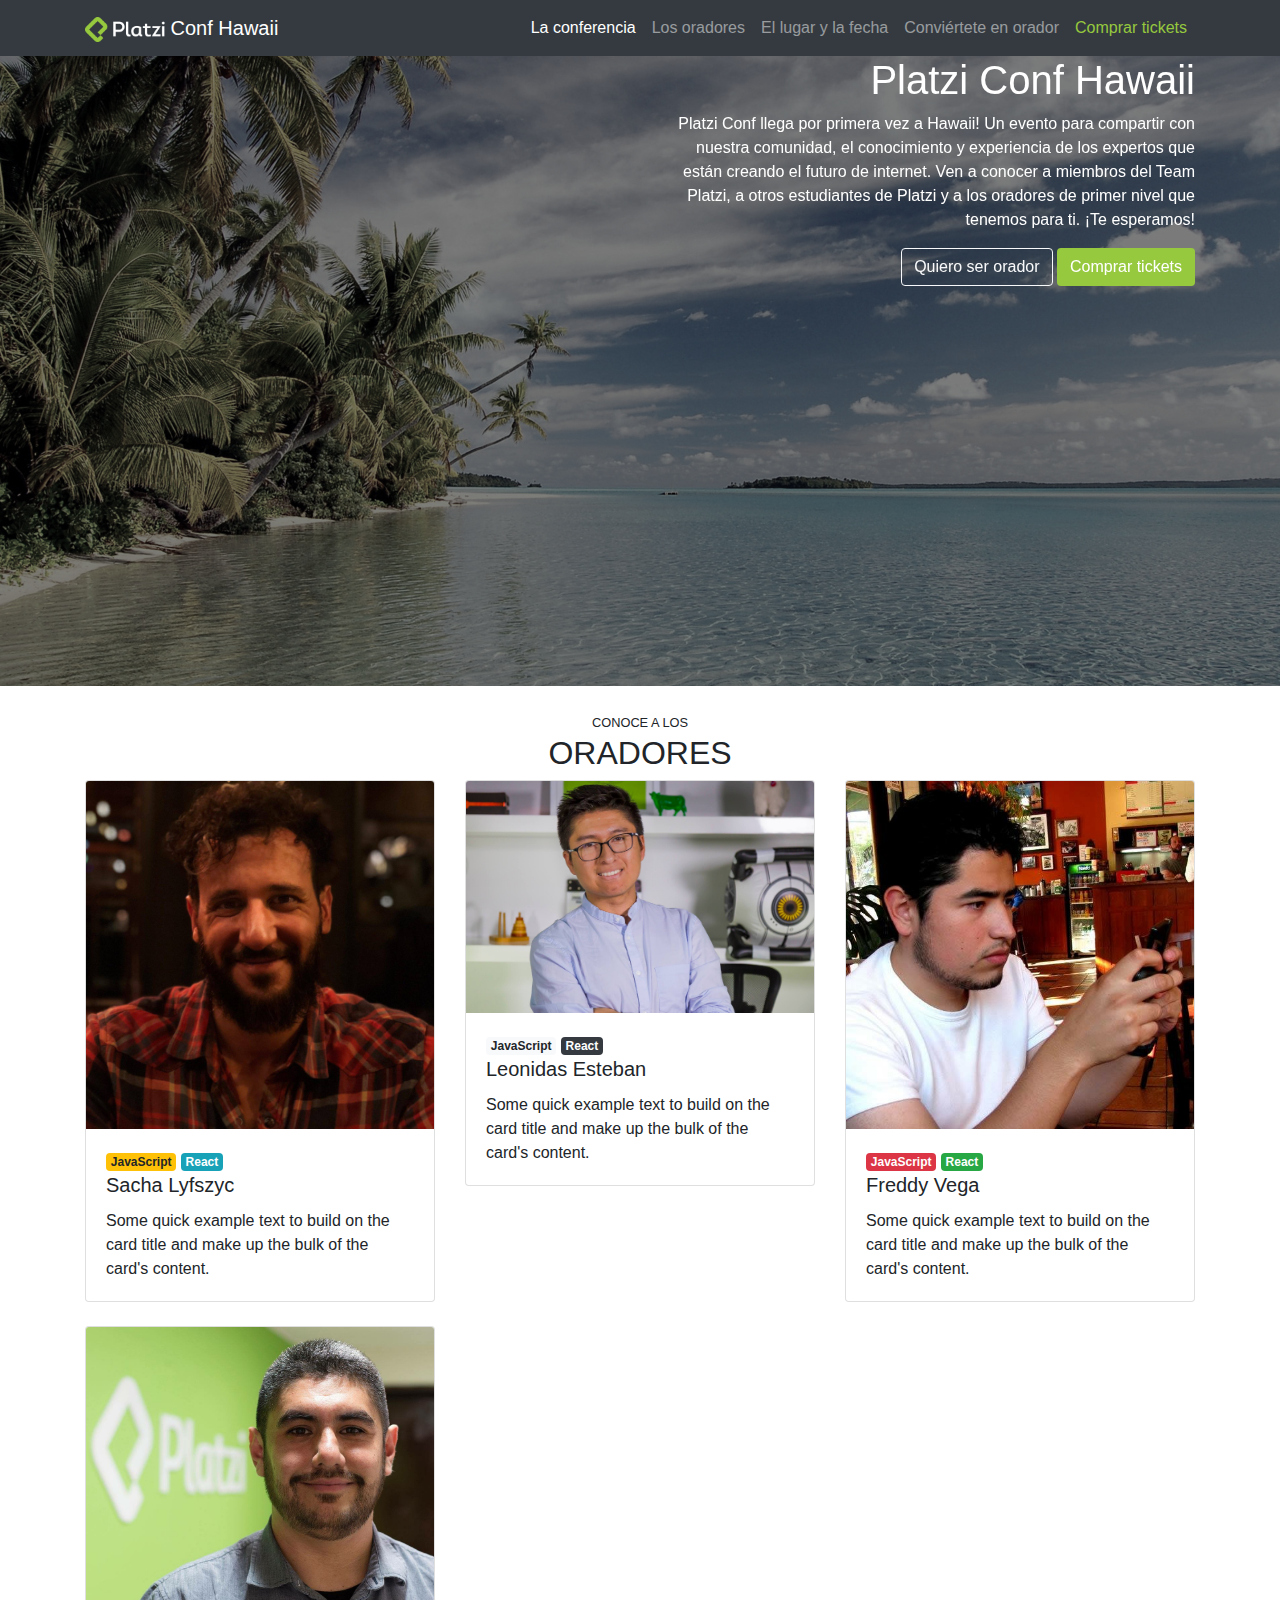
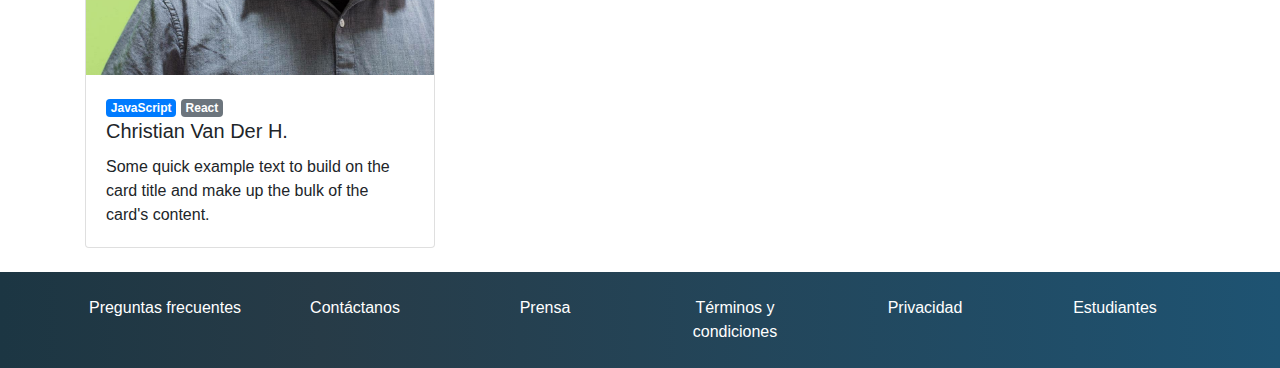
==== index.html @ 5e228693 "badges done" ====
<!doctype html>
<html lang="en">
  <head>
    <!-- Required meta tags -->
    <meta charset="utf-8">
    <meta name="viewport" content="width=device-width, initial-scale=1, shrink-to-fit=no">

    <!-- Bootstrap CSS -->
    <link rel="stylesheet" href="https://stackpath.bootstrapcdn.com/bootstrap/4.3.1/css/bootstrap.min.css" integrity="sha384-ggOyR0iXCbMQv3Xipma34MD+dH/1fQ784/j6cY/iJTQUOhcWr7x9JvoRxT2MZw1T" crossorigin="anonymous">
    <link rel="stylesheet" href="index.css">

    <title>Platzi Conf Hawaii</title>
  </head>
  <body>
    
    <!-- HEADER -->

    <nav id="header" class="navbar navbar-expand-lg navbar-dark bg-dark">
      <!-- En este caso el navbar-dark y bg dark cambian el color de nuestro navbar -->
      <div class="container">
        <a class="navbar-brand" href="#">
          <img src="images/platzi-logo.png" alt="Platzi logo">
          Conf Hawaii
        </a>
        <button class="navbar-toggler" type="button" data-toggle="collapse" data-target="#navbarSupportedContent" aria-controls="navbarSupportedContent" aria-expanded="false" aria-label="Toggle navigation">
          <span class="navbar-toggler-icon"></span>
        </button>
          <div class="collapse navbar-collapse" id="navbarSupportedContent">
            <ul class="navbar-nav ml-auto">
              <li class="nav-item active">
                <a class="nav-link" href="#">La conferencia</a>
              </li>
              <li class="nav-item">
                <a class="nav-link" href="#">Los oradores</a>
              </li>
              <li class="nav-item">
                <a class="nav-link" href="#">El lugar y la fecha</a>
              </li>
              <li class="nav-item">
                <a class="nav-link" href="#">Conviértete en orador</a>
              </li>
              <li class="nav-item">
                <a class="nav-link text-platzi" href="#">Comprar tickets</a>
              </li>
            </ul>
          </div>
      </div>
    </nav>

    <!-- HEADER ENDS -->

    <!-- MAIN -->
    <main id="main">
      <div id="carousel" class="carousel slide carousel-fade" data-ride="carousel" data-pause="false">
          <div class="carousel-inner">
            <div class="carousel-item active">
              <img src="images/hawaii.jpg" class="d-block w-100" alt="Hawaii 1">
            </div>
            <div class="carousel-item">
              <img src="images/hawaii2.jpg" class="d-block w-100" alt="Hawaii 2">
            </div>
            <div class="carousel-item">
              <img src="images/hawaii3.jpeg" class="d-block w-100" alt="Hawaii 3">
            </div>
            <div class="overlay">
              <div class="container">
                <div class="row alig-items-center">
                  <div class="col-md-6 offset-md-6 text-center text-md-right">
                    <!-- text-center = tamaño pequeño al centro y tamaño mediano texto a la derecha -->
                    <h1>Platzi Conf Hawaii</h1>
                    <p class="d-none d-md-block">
                      Platzi Conf llega por primera vez a Hawaii! Un evento para 
                      compartir con nuestra comunidad, el conocimiento y experiencia
                      de los expertos que están creando el futuro de internet.
                      Ven a conocer a miembros del Team Platzi, a otros 
                      estudiantes de Platzi y a los oradores de primer nivel 
                      que tenemos para ti. ¡Te esperamos! 
                    </p>
                    <a href="#" class="btn btn-outline-light">Quiero ser orador</a>
                    <button type="button" class="btn btn-platzi">Comprar tickets</button>
                  </div>
                </div>
              </div>
            </div>
          </div>
      </div>
    </main>
    <!-- MAIN ENDS -->

    <!-- SPEAKERS -->

    <section id="speakers" class="mt-4">
      <div class="container">
        <div class="row">
          <div class="col text-center text-uppercase">
            <small>Conoce a los</small>
            <h2>Oradores</h2>
          </div>
        </div>
        <div class="row">
          <div class="col-lg-4 col-md-6 mb-4">
              <div class="card">
                  <img src="speakers/sacha.jpg" class="card-img-top" alt="...">
                  <div class="card-body">
                    <div class="badges">
                     <span class="badge badge-warning">JavaScript</span>
                     <span class="badge badge-info">React</span>
                    </div>
                    <h5 class="card-title">Sacha Lyfszyc</h5>
                    <p class="card-text">Some quick example text to build on the card title and make up the bulk of the card's content.</p>
                  </div>
                </div>
          </div>
          <div class="col-lg-4 col-md-6 mb-4">
              <div class="card">
                  <img src="speakers/leonidas.jpeg" class="card-img-top" alt="...">
                  <div class="card-body">
                    <div class="badges">
                     <span class="badge badge-light">JavaScript</span>
                     <span class="badge badge-dark">React</span>
                    </div>
                    <h5 class="card-title">Leonidas Esteban</h5>
                    <p class="card-text">Some quick example text to build on the card title and make up the bulk of the card's content.</p>
                  </div>
                </div>
          </div>
          <div class="col-lg-4 col-md-6 mb-4">
              <div class="card">
                  <img src="speakers/freddy.jpeg" class="card-img-top" alt="...">
                  <div class="card-body">
                    <div class="badges">
                     <span class="badge badge-danger">JavaScript</span>
                     <span class="badge badge-success">React</span>
                    </div>
                    <h5 class="card-title">Freddy Vega</h5>
                    <p class="card-text">Some quick example text to build on the card title and make up the bulk of the card's content.</p>
                  </div>
                </div>
          </div>
          <div class="col-lg-4 col-md-6 mb-4">
              <div class="card">
                  <img src="speakers/cvander.jpeg" class="card-img-top" alt="...">
                  <div class="card-body">
                    <div class="badges">
                     <span class="badge badge-primary">JavaScript</span>
                     <span class="badge badge-secondary">React</span>
                    </div>
                    <h5 class="card-title">Christian Van Der H.</h5>
                    <p class="card-text">Some quick example text to build on the card title and make up the bulk of the card's content.</p>
                  </div>
                </div>
          </div>
        </div>
      </div>
    </section>

    <!-- SPEAKERS ENDS -->

    <!-- FOOTER -->

    <footer id="footer" class="pb-4 pt-4"> 
      <!-- pb = padding bottom pt = padding top -->
      <div class="container">
        <div class="row text-center"> <!-- propiedad text center para centrar texto dentro de la columna -->
          <div class="col-12 col-lg">
            <a href="#">Preguntas frecuentes</a>
          </div>
          <div class="col-12 col-lg">
            <a href="#">Contáctanos</a>
          </div>
          <div class="col-12 col-lg">
            <a href="#">Prensa</a>
          </div>
          <div class="col-12 col-lg">
            <a href="#">Términos y condiciones</a>
          </div>
          <div class="col-12 col-lg">
            <a href="#">Privacidad</a>
          </div>
          <div class="col-12 col-lg">
            <a href="#">Estudiantes</a>
          </div>
        </div>
      </div>
    </footer>

    <!-- FOOTER ENDS -->
    

    <!-- Optional JavaScript -->
    <!-- jQuery first, then Popper.js, then Bootstrap JS -->
    <script src="https://code.jquery.com/jquery-3.3.1.slim.min.js" integrity="sha384-q8i/X+965DzO0rT7abK41JStQIAqVgRVzpbzo5smXKp4YfRvH+8abtTE1Pi6jizo" crossorigin="anonymous"></script>
    <script src="https://cdnjs.cloudflare.com/ajax/libs/popper.js/1.14.7/umd/popper.min.js" integrity="sha384-UO2eT0CpHqdSJQ6hJty5KVphtPhzWj9WO1clHTMGa3JDZwrnQq4sF86dIHNDz0W1" crossorigin="anonymous"></script>
    <script src="https://stackpath.bootstrapcdn.com/bootstrap/4.3.1/js/bootstrap.min.js" integrity="sha384-JjSmVgyd0p3pXB1rRibZUAYoIIy6OrQ6VrjIEaFf/nJGzIxFDsf4x0xIM+B07jRM" crossorigin="anonymous"></script>
  </body>
</html>
---- index.css ----
.text-platzi {
  color: #97c93e !important;
}

.btn-platzi {
  background-color: #97c93e;
  color: white !important;
}

/* efecto hover en el botón */

.btn-platzi:hover {
  background-color: #82ad36;
}

#header img {
  width: 80px;
}

#main .carousel-inner img {
  max-height: 70vh;
  object-fit: cover;
  filter: grayscale(70%);
}

#carousel {
  position: relative;
}

#carousel .overlay {
  z-index: 1;
  position: absolute;
  top: 0;
  bottom: 0;
  left: 0;
  right: 0;
  background-color: rgba(0, 0, 0, 0.5);
  color: white;
}

#carousel .overlay .container,
#carousel .overlay .row {
  height: 100%;
}

#footer {
  background: linear-gradient(90deg, #1c3643, #273b47 25%, #1e5372);
}

#footer a {
  color: white;
}
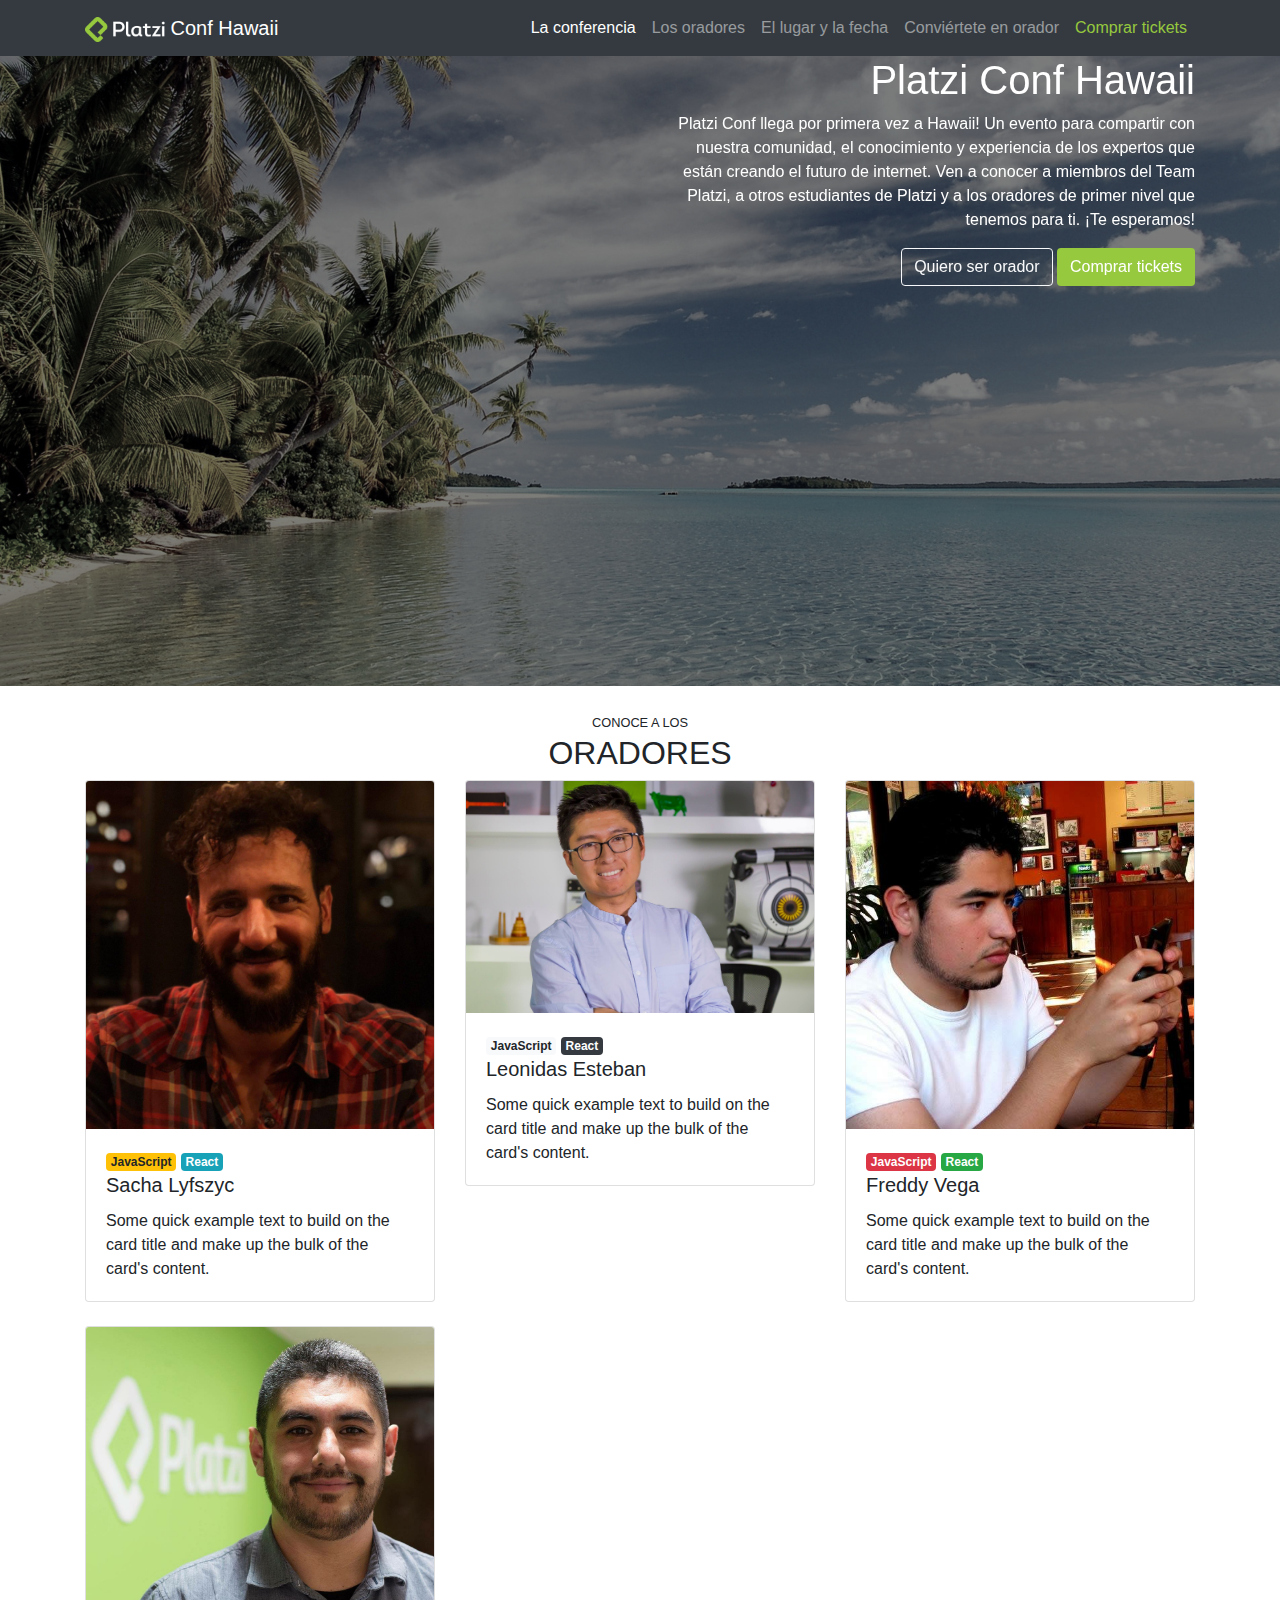
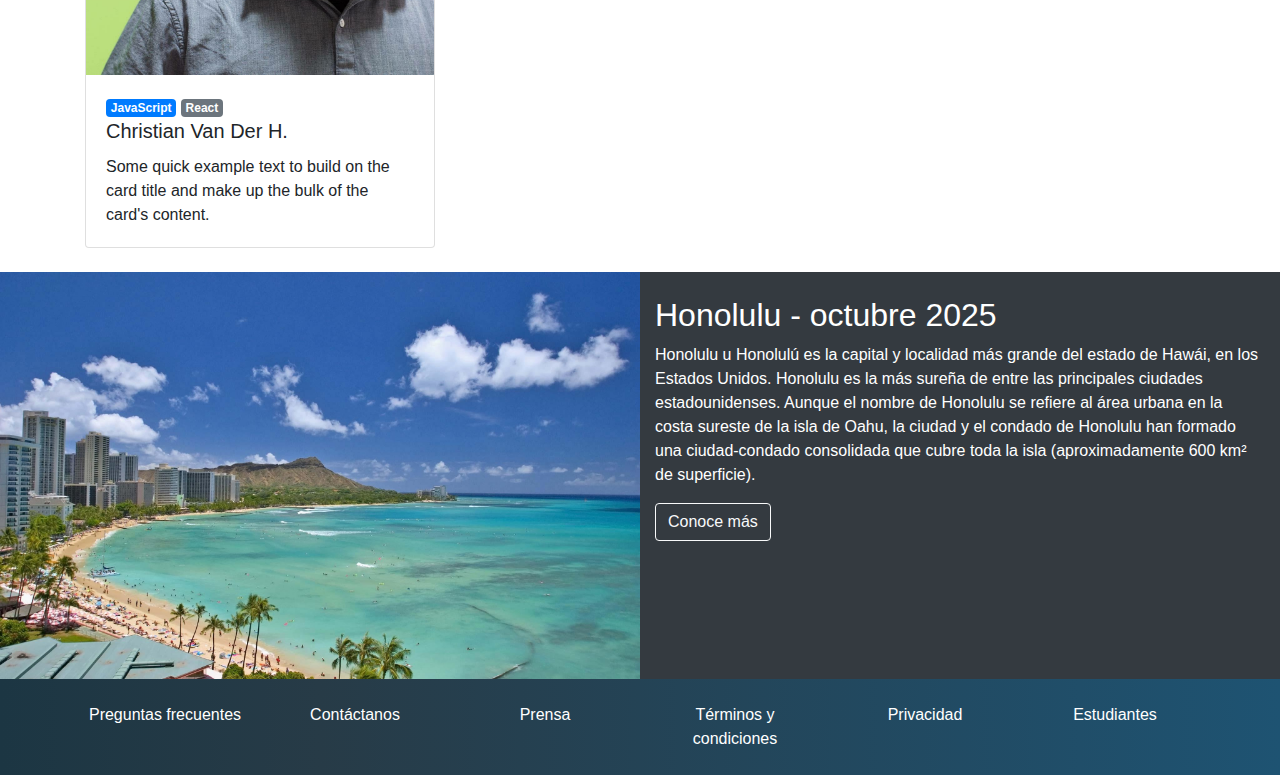
==== commit b4e72f63: "container fluid done" ====
--- a/index.html
+++ b/index.html
@@ -156,6 +156,28 @@
 
     <!-- SPEAKERS ENDS -->
 
+    <!-- LUGAR Y FECHA -->
+
+    <section id="place-time">
+      <div class="container-fluid">
+        <div class="row">
+          <!-- pt pb pl pr = padding left y padding right padding top padding bottom -->
+          <div class="col-12 col-lg-6 pl-0 pr-0">
+            <img src="images/honolulu.jpg" alt="Honolulu  ">
+          </div>
+          <div class="col-12 col-lg-6 pt-2 pb-4 pt-4">
+            <h2>Honolulu - octubre 2025</h2>
+            <p>Honolulu u Honolulú es la capital y localidad más grande del estado de Hawái, en los Estados Unidos. Honolulu es la más sureña de entre las principales ciudades estadounidenses. Aunque el nombre de Honolulu se refiere al área urbana en la costa sureste de la isla de Oahu, la ciudad y el condado de Honolulu han formado una ciudad-condado consolidada que cubre toda la isla (aproximadamente 600 km² de superficie).</p>
+            <a class="btn btn-outline-light" href="https://es.wikipedia.org/wiki/Honolulu">Conoce más</a>
+          </div>
+        </div>
+      </div>
+
+    </section>
+
+    <!-- LUGAR Y FECHA ENDS -->
+
+
     <!-- FOOTER -->
 
     <footer id="footer" class="pb-4 pt-4"> 
--- a/index.css
+++ b/index.css
@@ -43,6 +43,16 @@
   height: 100%;
 }
 
+
+#place-time {
+  background-color: #343a40;
+  color: white;
+}
+
+#place-time img {
+  max-width: 100%;
+}
+
 #footer {
   background: linear-gradient(90deg, #1c3643, #273b47 25%, #1e5372);
 }
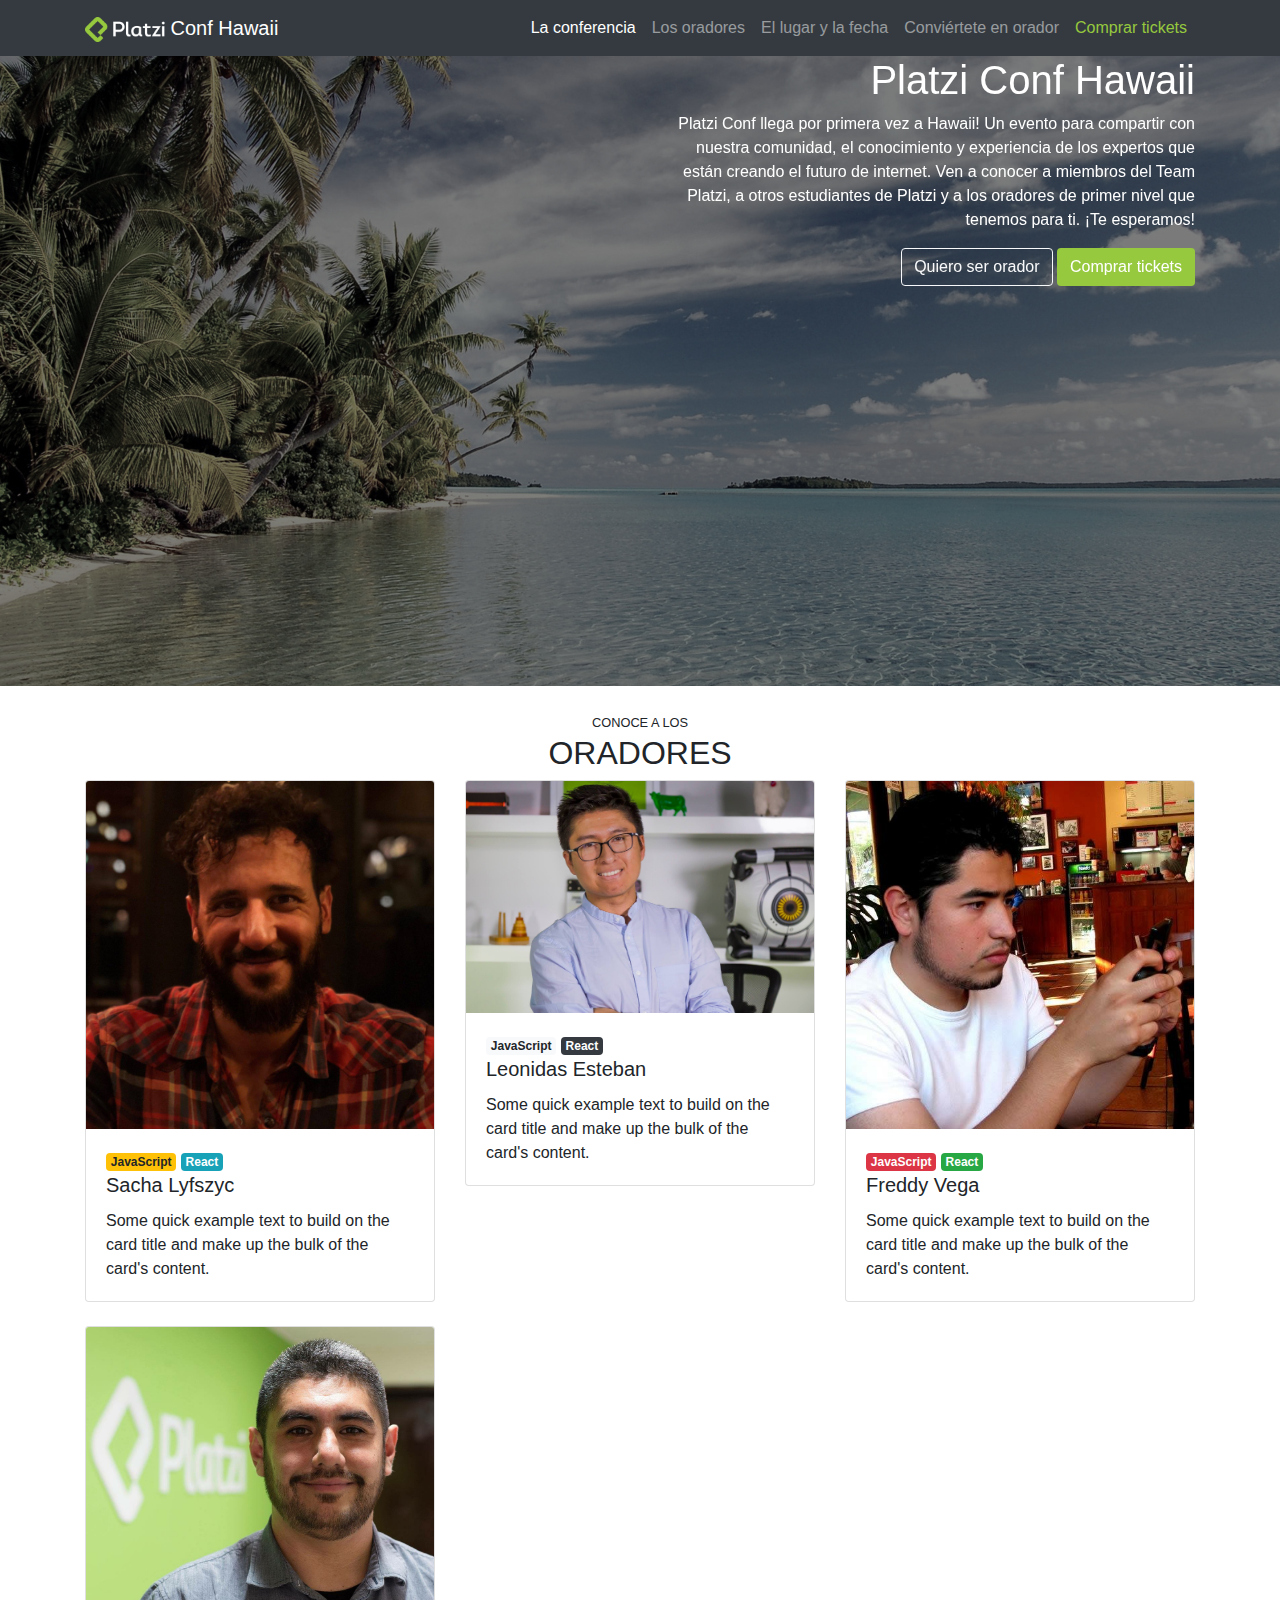
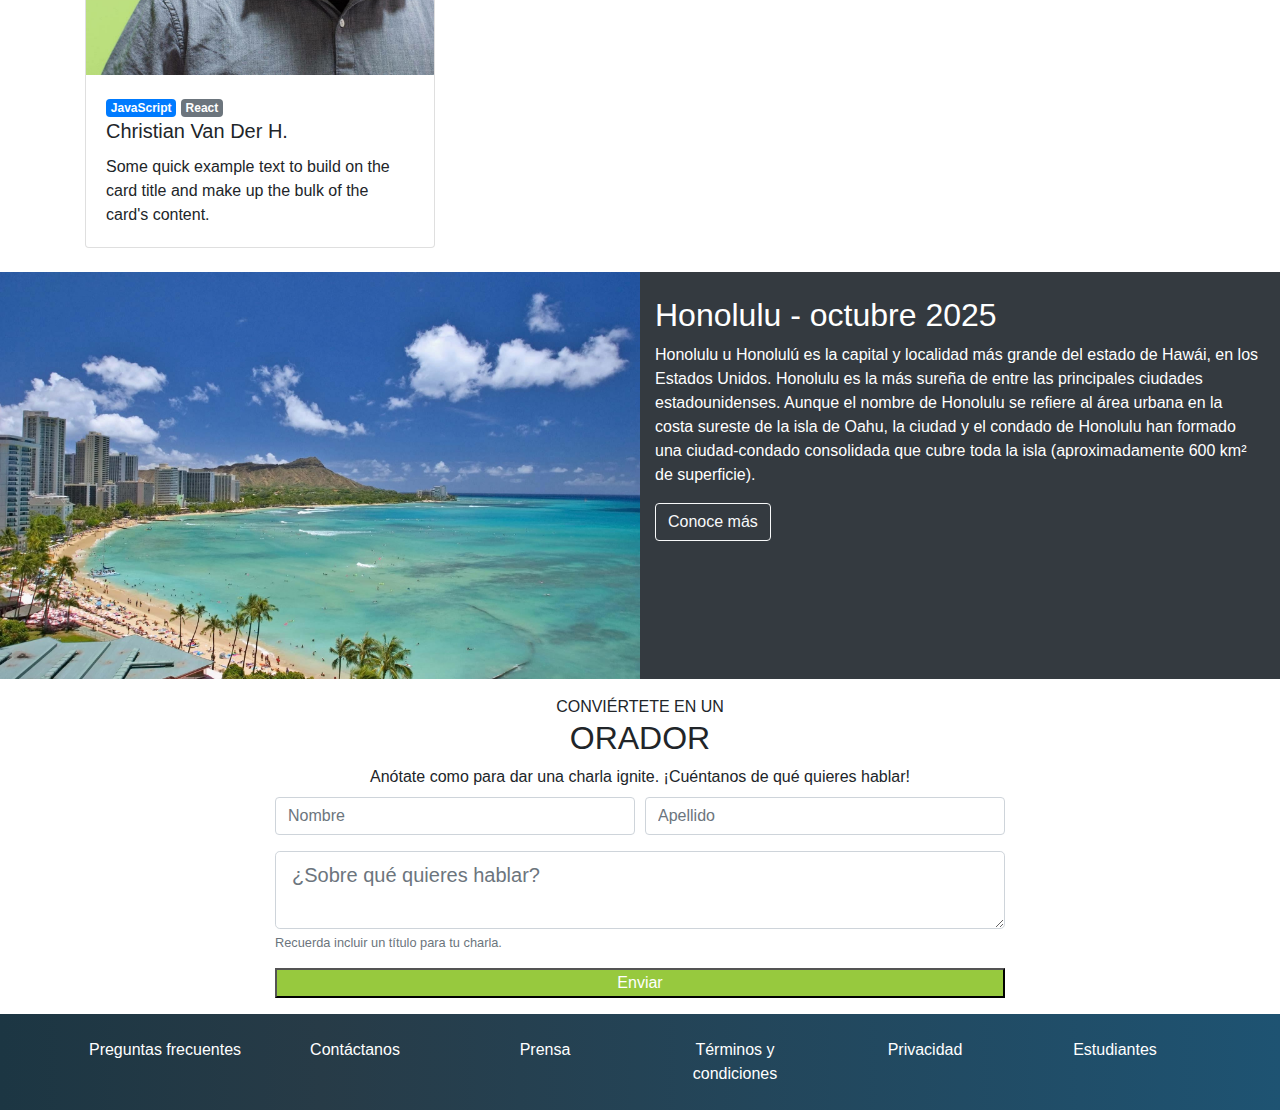
==== commit fd9cef6a: "form done" ====
--- a/index.html
+++ b/index.html
@@ -177,6 +177,56 @@
 
     <!-- LUGAR Y FECHA ENDS -->
 
+    <!-- BECOME SPEAKER -->
+
+    <section id="conviertete-en-orador" class="pt-3 pb-3">
+      <div class="container">
+        <div class="row">
+          <div class="col text-uppercase text-center">
+            <small">Conviértete en un</small>
+            <h2>ORADOR</h2>
+          </div>
+        </div>
+        <div class="row">
+          <div class="col text-center">
+            Anótate como para dar una charla ignite.
+            ¡Cuéntanos de qué quieres hablar!
+          </div>
+        </div>
+        <div class="row">
+          <div class="col-md-10 offset-md-1 col-lg-8 offset-lg-2 pt-2">
+              <form>
+                  <div class="form-row">
+                    <!-- form-group agrega espaciado entre inputs de formulario -->
+                    <div class="form-group col-12 col-md-6">
+                      <input type="text" class="form-control" placeholder="Nombre">
+                    </div>
+                    <div class="form-group col-12 col-md-6">
+                      <input type="text" class="form-control" placeholder="Apellido">
+                    </div>
+                  </div>
+                  <div class="form-row">
+                    <div class="form-group col">
+                      <textarea name="text" class="form-control form-control-lg" placeholder="¿Sobre qué quieres hablar?"></textarea>
+                      <small class="form-text text-muted">
+                        Recuerda incluir un título para tu charla.
+                      </small>
+                    </div>
+                  </div>
+                  <div class="row">
+                    <div class="col">
+                      <button type="button" class="btn-platzi btn-block">Enviar</button>
+                    </div>
+                  </div>
+                </form>
+          </div>
+        </div>
+      </div>
+
+    </section>
+
+    <!-- BECOME SPEAKER END -->
+
 
     <!-- FOOTER -->
 
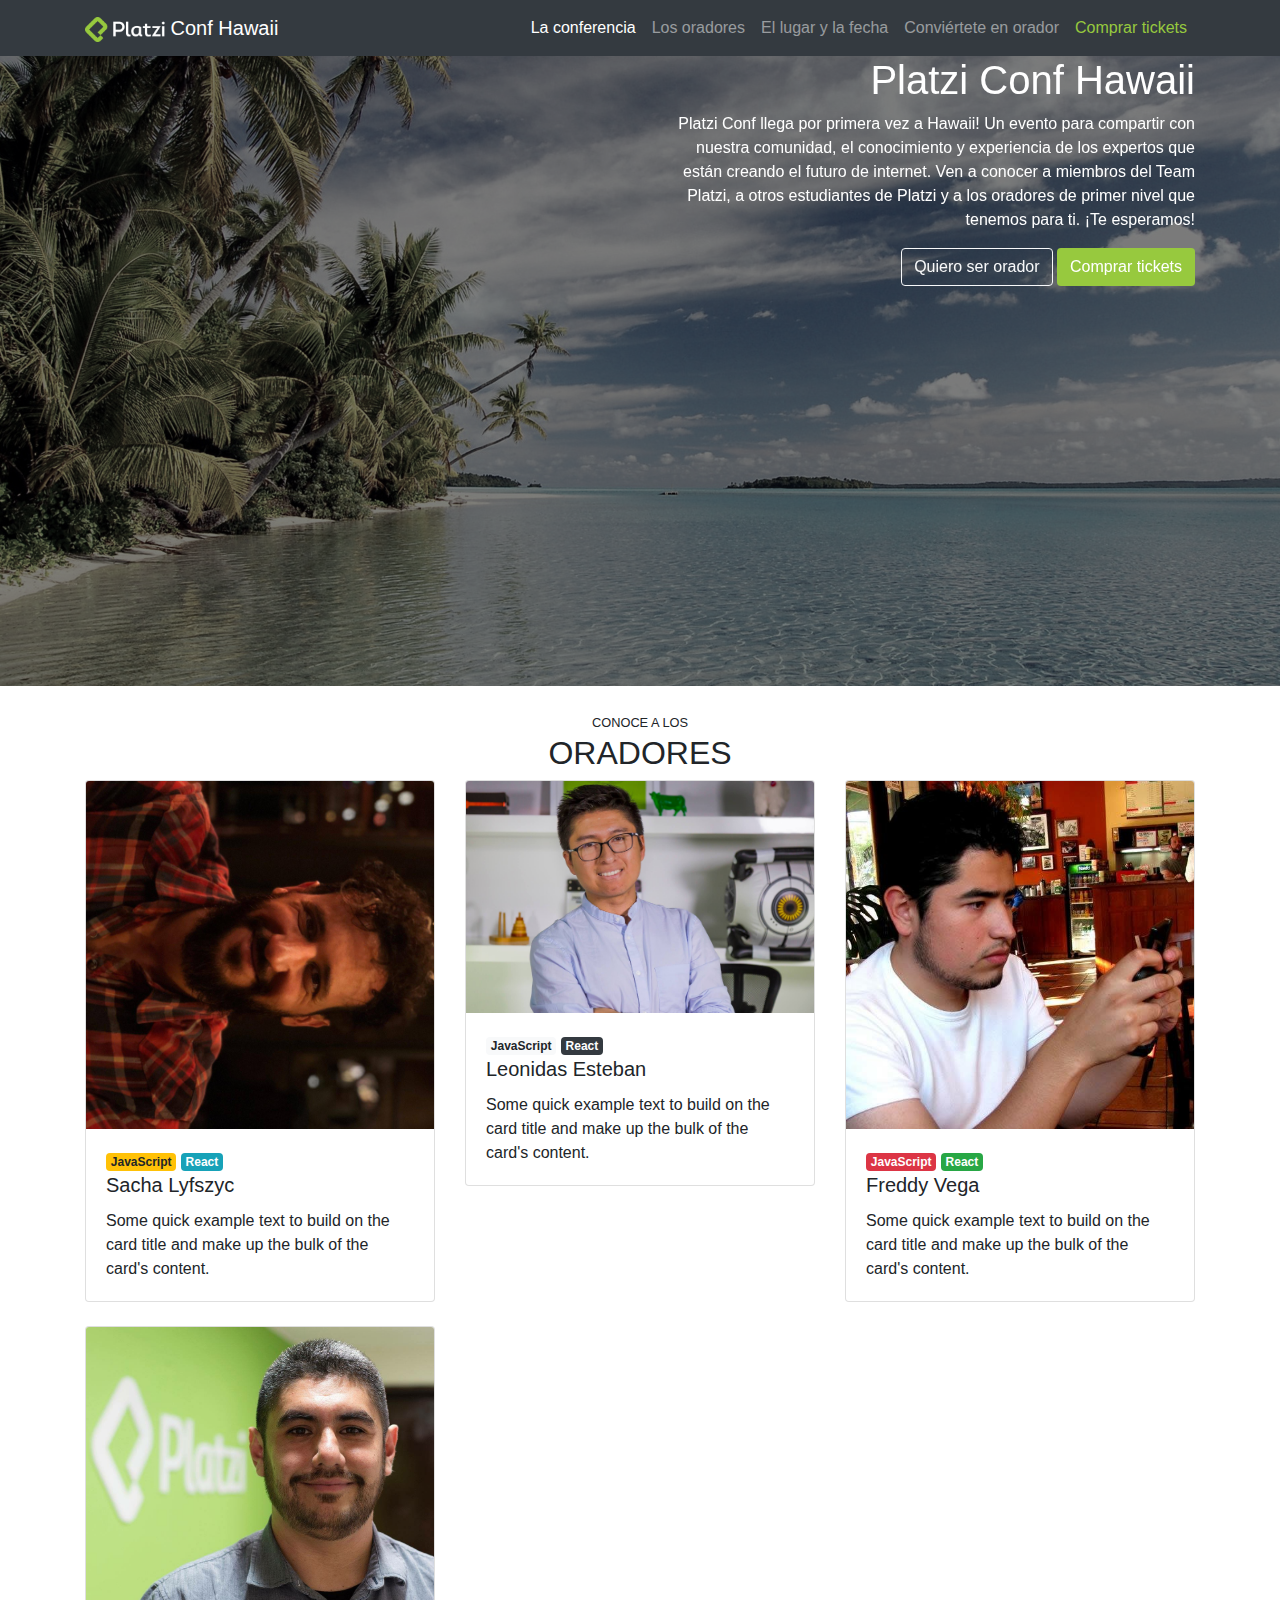
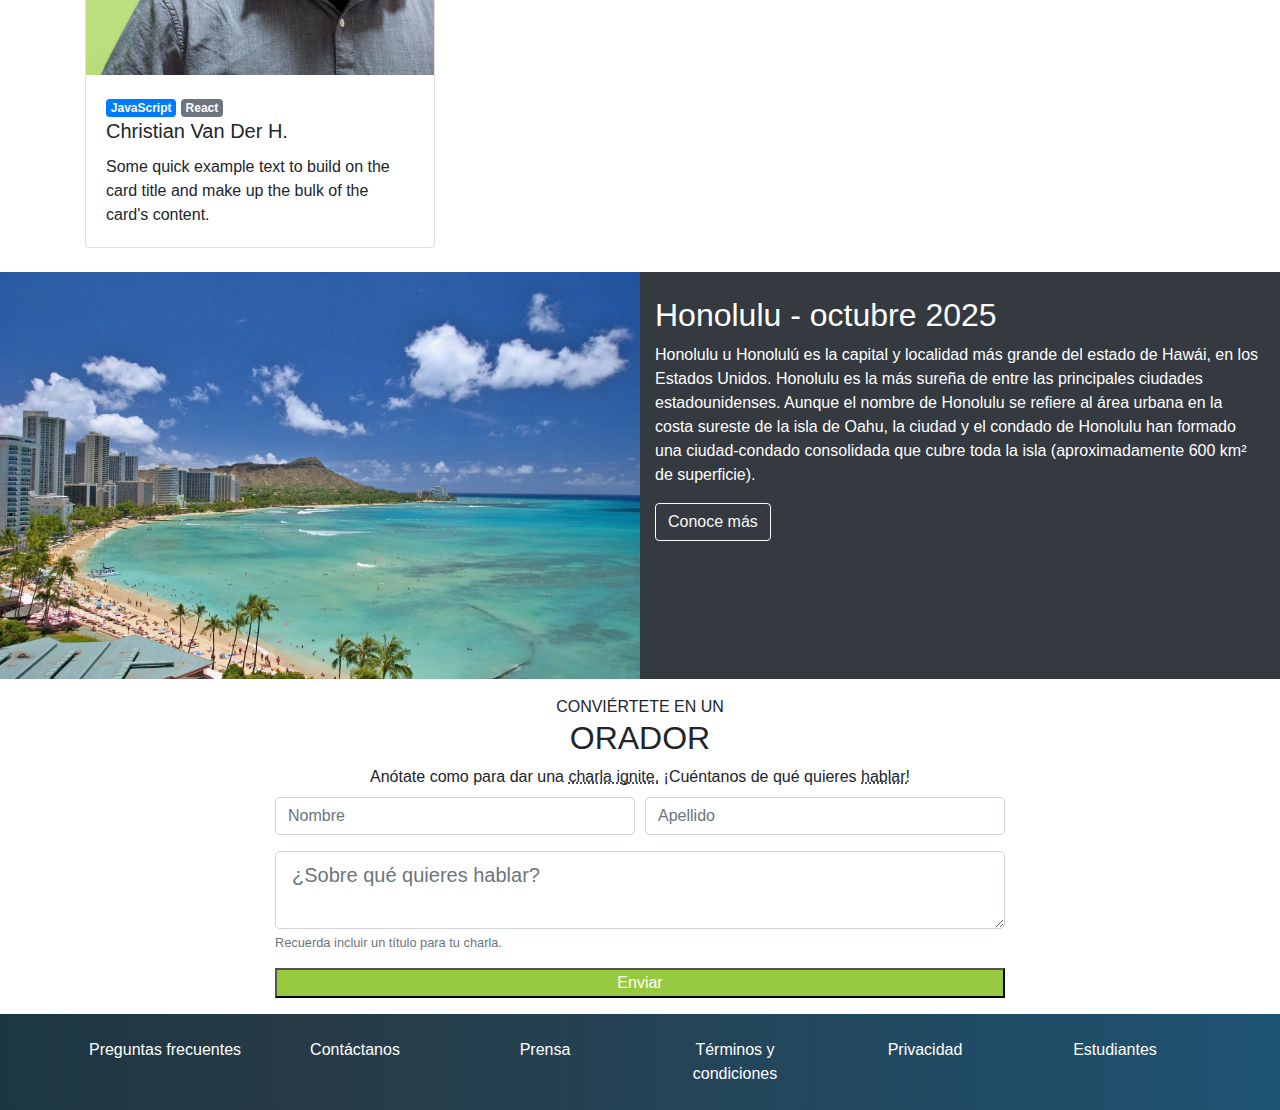
==== commit c58322e7: "tooltip done" ====
--- a/index.html
+++ b/index.html
@@ -189,8 +189,9 @@
         </div>
         <div class="row">
           <div class="col text-center">
-            Anótate como para dar una charla ignite.
-            ¡Cuéntanos de qué quieres hablar!
+            <!-- abbr sirve para mostrar una descripción cuando se haga hover sobre el texto seleccionado -->
+            Anótate como para dar una <abbr data-toggle="tooltip" title="Charlas de 5 minutos"> charla ignite.</abbr>
+            ¡Cuéntanos de qué quieres <abbr data-toggle="tooltip" title="Reto tooltip">hablar!</abbr>
           </div>
         </div>
         <div class="row">
@@ -264,5 +265,6 @@
     <script src="https://code.jquery.com/jquery-3.3.1.slim.min.js" integrity="sha384-q8i/X+965DzO0rT7abK41JStQIAqVgRVzpbzo5smXKp4YfRvH+8abtTE1Pi6jizo" crossorigin="anonymous"></script>
     <script src="https://cdnjs.cloudflare.com/ajax/libs/popper.js/1.14.7/umd/popper.min.js" integrity="sha384-UO2eT0CpHqdSJQ6hJty5KVphtPhzWj9WO1clHTMGa3JDZwrnQq4sF86dIHNDz0W1" crossorigin="anonymous"></script>
     <script src="https://stackpath.bootstrapcdn.com/bootstrap/4.3.1/js/bootstrap.min.js" integrity="sha384-JjSmVgyd0p3pXB1rRibZUAYoIIy6OrQ6VrjIEaFf/nJGzIxFDsf4x0xIM+B07jRM" crossorigin="anonymous"></script>
+    <script src="index.js"></script>
   </body>
 </html>